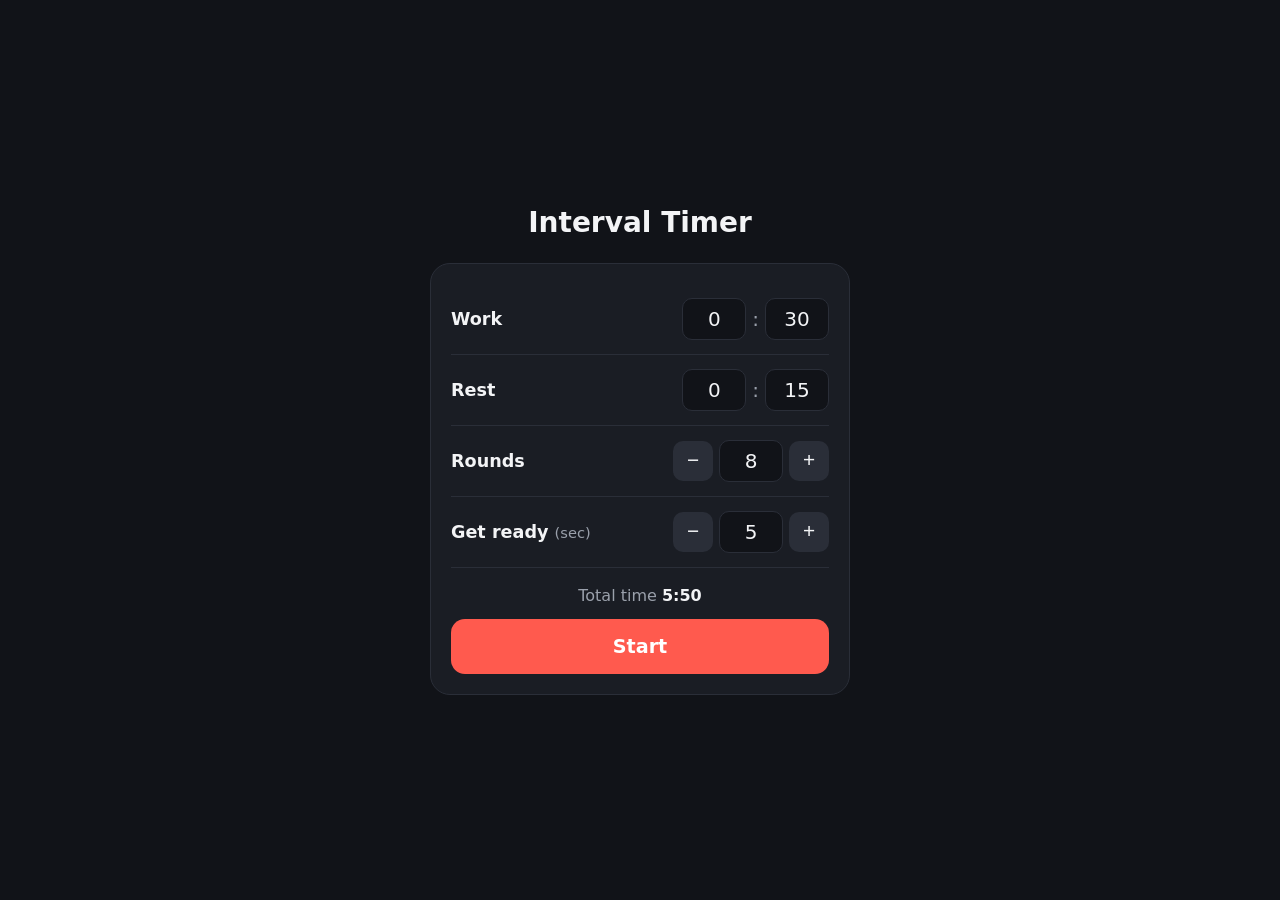
==== index.html @ 38728077 "init commit" ====
<!doctype html>
<html lang="en">
<head>
  <meta charset="utf-8">
  <meta name="viewport" content="width=device-width, initial-scale=1, viewport-fit=cover">
  <meta name="theme-color" content="#111318">
  <title>Interval Timer</title>
  <link rel="stylesheet" href="style.css">
</head>
<body data-phase="idle">
  <main class="app">
    <!-- Setup screen -->
    <section id="setup" class="panel">
      <h1>Interval Timer</h1>

      <form id="setup-form" novalidate>
        <div class="field">
          <label for="work-min">Work</label>
          <div class="time-input">
            <input id="work-min" type="number" min="0" max="99" inputmode="numeric" aria-label="Work minutes">
            <span class="colon">:</span>
            <input id="work-sec" type="number" min="0" max="59" inputmode="numeric" aria-label="Work seconds">
          </div>
        </div>

        <div class="field">
          <label for="rest-min">Rest</label>
          <div class="time-input">
            <input id="rest-min" type="number" min="0" max="99" inputmode="numeric" aria-label="Rest minutes">
            <span class="colon">:</span>
            <input id="rest-sec" type="number" min="0" max="59" inputmode="numeric" aria-label="Rest seconds">
          </div>
        </div>

        <div class="field">
          <label for="rounds">Rounds</label>
          <div class="stepper">
            <button type="button" class="step" data-target="rounds" data-step="-1" aria-label="Fewer rounds">−</button>
            <input id="rounds" type="number" min="1" max="99" inputmode="numeric">
            <button type="button" class="step" data-target="rounds" data-step="1" aria-label="More rounds">+</button>
          </div>
        </div>

        <div class="field">
          <label for="prep">Get ready <small>(sec)</small></label>
          <div class="stepper">
            <button type="button" class="step" data-target="prep" data-step="-5" aria-label="Less prep time">−</button>
            <input id="prep" type="number" min="0" max="60" inputmode="numeric">
            <button type="button" class="step" data-target="prep" data-step="5" aria-label="More prep time">+</button>
          </div>
        </div>

        <p class="summary">Total time <strong id="total">0:00</strong></p>
        <p id="error" class="error" role="alert" hidden></p>

        <button class="btn primary big" type="submit">Start</button>
      </form>
    </section>

    <!-- Running timer screen -->
    <section id="timer" class="panel" hidden>
      <div class="topbar">
        <span id="round" class="round">Round 1 / 1</span>
        <button id="sound" class="btn ghost small" type="button" aria-pressed="true">Sound on</button>
      </div>

      <div class="ring-wrap">
        <svg class="ring" viewBox="0 0 100 100" aria-hidden="true">
          <circle class="track" cx="50" cy="50" r="45"></circle>
          <circle id="progress" class="progress" cx="50" cy="50" r="45"></circle>
        </svg>
        <div class="readout" aria-live="polite">
          <div id="phase-label" class="phase-label">Work</div>
          <div id="time" class="time">0:00</div>
          <div id="next" class="next"></div>
        </div>
      </div>

      <p class="total-left">Remaining <span id="total-left">0:00</span></p>

      <div class="controls">
        <button id="reset" class="btn secondary" type="button">Reset</button>
        <button id="toggle" class="btn primary" type="button">Pause</button>
        <button id="skip" class="btn secondary" type="button">Skip</button>
      </div>
      <p class="hint">Space: pause/resume · S: skip · Esc: reset</p>
    </section>
  </main>

  <script src="app.js"></script>
</body>
</html>
---- style.css ----
:root {
  --bg: #111318;
  --panel: #1a1d24;
  --text: #f3f4f6;
  --muted: #9aa0ab;
  --line: #2a2e38;
  --accent: #6b7280;

  --prep: #4c8dff;
  --work: #ff5a4e;
  --rest: #2ec27e;
  --done: #b38cff;

  color-scheme: dark;
}

body[data-phase="prep"] { --accent: var(--prep); }
body[data-phase="work"] { --accent: var(--work); }
body[data-phase="rest"] { --accent: var(--rest); }
body[data-phase="done"] { --accent: var(--done); }
body[data-phase="idle"] { --accent: var(--work); }

* { box-sizing: border-box; }

html, body { height: 100%; }

body {
  margin: 0;
  font-family: system-ui, -apple-system, "Segoe UI", Roboto, sans-serif;
  color: var(--text);
  background: var(--bg);
  transition: background-color 0.4s ease;
}

body:not([data-phase="idle"]) {
  background: color-mix(in srgb, var(--accent) 22%, var(--bg));
}

.app {
  min-height: 100%;
  display: grid;
  place-items: center;
  padding: max(16px, env(safe-area-inset-top)) 16px max(16px, env(safe-area-inset-bottom));
}

.panel {
  width: 100%;
  max-width: 420px;
}

[hidden] { display: none !important; }

h1 {
  margin: 0 0 24px;
  font-size: 1.75rem;
  font-weight: 700;
  text-align: center;
}

/* ---------- Setup form ---------- */

#setup-form {
  background: var(--panel);
  border: 1px solid var(--line);
  border-radius: 20px;
  padding: 20px;
}

.field {
  display: flex;
  align-items: center;
  justify-content: space-between;
  gap: 12px;
  padding: 14px 0;
  border-bottom: 1px solid var(--line);
}

.field label {
  font-size: 1.1rem;
  font-weight: 600;
}

.field label small {
  color: var(--muted);
  font-weight: 400;
}

input[type="number"] {
  width: 3.2em;
  padding: 8px 4px;
  font: inherit;
  font-size: 1.25rem;
  font-variant-numeric: tabular-nums;
  text-align: center;
  color: var(--text);
  background: var(--bg);
  border: 1px solid var(--line);
  border-radius: 10px;
  -moz-appearance: textfield;
}

input[type="number"]::-webkit-outer-spin-button,
input[type="number"]::-webkit-inner-spin-button {
  -webkit-appearance: none;
  margin: 0;
}

input[type="number"]:focus {
  outline: 2px solid var(--accent);
  outline-offset: 1px;
}

.time-input, .stepper {
  display: flex;
  align-items: center;
  gap: 6px;
}

.colon {
  font-size: 1.25rem;
  color: var(--muted);
}

.step {
  width: 40px;
  height: 40px;
  font-size: 1.3rem;
  line-height: 1;
  color: var(--text);
  background: var(--line);
  border: none;
  border-radius: 10px;
  cursor: pointer;
}

.step:hover { background: #363b47; }

.summary {
  margin: 18px 0 14px;
  text-align: center;
  color: var(--muted);
}

.summary strong {
  color: var(--text);
  font-variant-numeric: tabular-nums;
}

.error {
  margin: -4px 0 14px;
  text-align: center;
  color: var(--work);
}

/* ---------- Buttons ---------- */

.btn {
  font: inherit;
  font-weight: 600;
  border: none;
  border-radius: 14px;
  padding: 14px 18px;
  cursor: pointer;
  transition: transform 0.08s ease, filter 0.15s ease;
}

.btn:active { transform: scale(0.97); }
.btn:disabled { opacity: 0.4; cursor: default; }

.btn.primary {
  color: #fff;
  background: var(--accent);
}

.btn.primary:hover:not(:disabled) { filter: brightness(1.1); }

.btn.secondary {
  color: var(--text);
  background: rgba(255, 255, 255, 0.08);
}

.btn.secondary:hover:not(:disabled) { background: rgba(255, 255, 255, 0.14); }

.btn.ghost {
  color: var(--muted);
  background: transparent;
  border: 1px solid rgba(255, 255, 255, 0.15);
}

.btn.small {
  padding: 6px 12px;
  font-size: 0.85rem;
  border-radius: 999px;
}

.btn.big {
  width: 100%;
  font-size: 1.2rem;
  padding: 16px;
}

/* ---------- Timer screen ---------- */

.topbar {
  display: flex;
  justify-content: space-between;
  align-items: center;
  margin-bottom: 16px;
}

.round {
  font-size: 1.1rem;
  font-weight: 600;
  font-variant-numeric: tabular-nums;
}

.ring-wrap {
  position: relative;
  width: min(85vw, 360px);
  aspect-ratio: 1;
  margin: 0 auto;
}

.ring {
  width: 100%;
  height: 100%;
  transform: rotate(-90deg);
}

.ring circle {
  fill: none;
  stroke-width: 5;
}

.ring .track { stroke: rgba(255, 255, 255, 0.1); }

.ring .progress {
  stroke: var(--accent);
  stroke-linecap: round;
  transition: stroke 0.4s ease;
}

.readout {
  position: absolute;
  inset: 0;
  display: flex;
  flex-direction: column;
  align-items: center;
  justify-content: center;
  text-align: center;
}

.phase-label {
  font-size: clamp(1.2rem, 5vw, 1.6rem);
  font-weight: 700;
  text-transform: uppercase;
  letter-spacing: 0.12em;
  color: var(--accent);
  filter: brightness(1.25);
}

.time {
  font-size: clamp(3.5rem, 20vw, 6.5rem);
  font-weight: 700;
  font-variant-numeric: tabular-nums;
  line-height: 1.05;
}

.next {
  min-height: 1.3em;
  color: var(--muted);
}

.total-left {
  text-align: center;
  color: var(--muted);
  font-variant-numeric: tabular-nums;
  margin: 16px 0;
}

.total-left span { color: var(--text); }

.controls {
  display: grid;
  grid-template-columns: 1fr 1.4fr 1fr;
  gap: 10px;
}

.controls .btn { padding: 16px 8px; font-size: 1.05rem; }

.hint {
  margin-top: 18px;
  text-align: center;
  font-size: 0.8rem;
  color: var(--muted);
}

@media (hover: none) {
  .hint { display: none; }
}
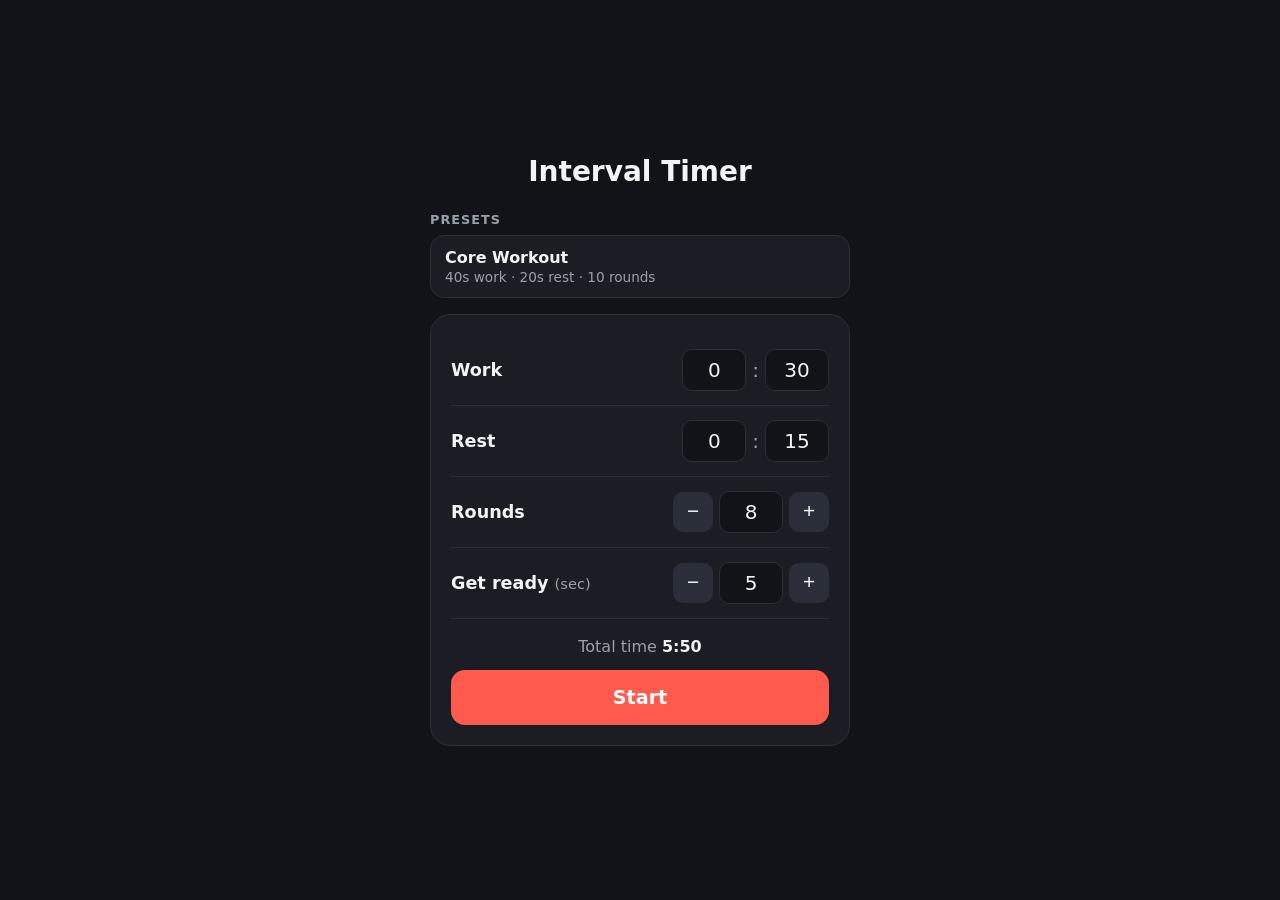
==== commit 9c6f1ae5: "add core preset" ====
--- a/index.html
+++ b/index.html
@@ -12,6 +12,9 @@
     <!-- Setup screen -->
     <section id="setup" class="panel">
       <h1>Interval Timer</h1>
+
+      <p class="section-label">Presets</p>
+      <div id="presets" class="presets"></div>
 
       <form id="setup-form" novalidate>
         <div class="field">
--- a/style.css
+++ b/style.css
@@ -55,6 +55,56 @@
   font-size: 1.75rem;
   font-weight: 700;
   text-align: center;
+}
+
+/* ---------- Presets ---------- */
+
+.section-label {
+  margin: 0 0 8px;
+  font-size: 0.8rem;
+  font-weight: 600;
+  text-transform: uppercase;
+  letter-spacing: 0.08em;
+  color: var(--muted);
+}
+
+.presets {
+  display: flex;
+  flex-wrap: wrap;
+  gap: 10px;
+  margin-bottom: 16px;
+}
+
+.preset {
+  flex: 1 1 160px;
+  display: flex;
+  flex-direction: column;
+  align-items: flex-start;
+  gap: 2px;
+  padding: 12px 14px;
+  font: inherit;
+  text-align: left;
+  color: var(--text);
+  background: var(--panel);
+  border: 1px solid var(--line);
+  border-radius: 14px;
+  cursor: pointer;
+  transition: border-color 0.15s ease, background-color 0.15s ease;
+}
+
+.preset:hover { border-color: #3a3f4b; }
+
+.preset[aria-pressed="true"] {
+  border-color: var(--accent);
+  background: color-mix(in srgb, var(--accent) 15%, var(--panel));
+}
+
+.preset-name { font-weight: 600; }
+
+.preset-detail {
+  font-size: 0.85rem;
+  color: var(--muted);
+  font-variant-numeric: tabular-nums;
 }
 
 /* ---------- Setup form ---------- */
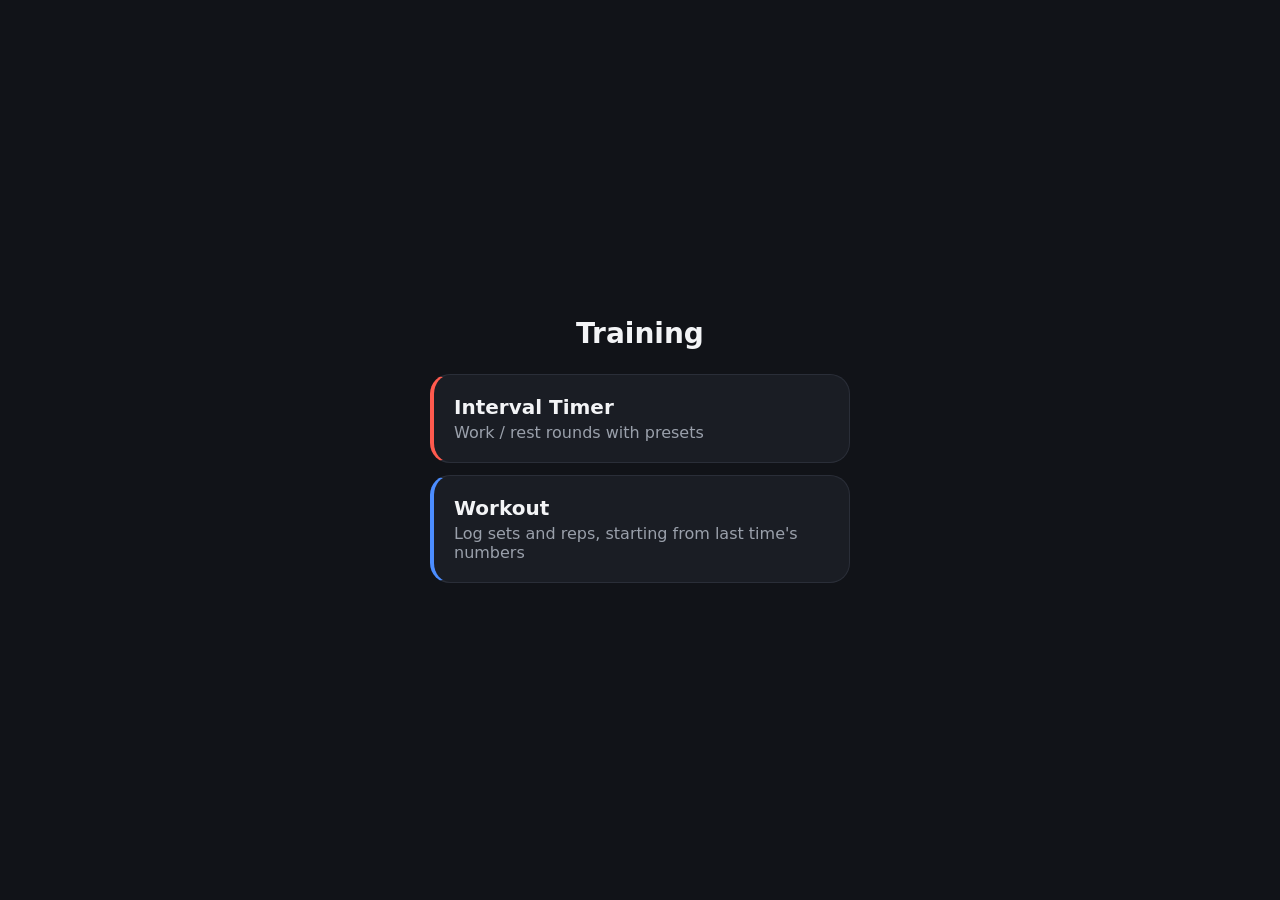
==== commit d5883ca8: "add workout and workout homepage" ====
--- a/index.html
+++ b/index.html
@@ -4,92 +4,24 @@
   <meta charset="utf-8">
   <meta name="viewport" content="width=device-width, initial-scale=1, viewport-fit=cover">
   <meta name="theme-color" content="#111318">
-  <title>Interval Timer</title>
+  <title>Training</title>
   <link rel="stylesheet" href="style.css">
 </head>
-<body data-phase="idle">
+<body>
   <main class="app">
-    <!-- Setup screen -->
-    <section id="setup" class="panel">
-      <h1>Interval Timer</h1>
-
-      <p class="section-label">Presets</p>
-      <div id="presets" class="presets"></div>
-
-      <form id="setup-form" novalidate>
-        <div class="field">
-          <label for="work-min">Work</label>
-          <div class="time-input">
-            <input id="work-min" type="number" min="0" max="99" inputmode="numeric" aria-label="Work minutes">
-            <span class="colon">:</span>
-            <input id="work-sec" type="number" min="0" max="59" inputmode="numeric" aria-label="Work seconds">
-          </div>
-        </div>
-
-        <div class="field">
-          <label for="rest-min">Rest</label>
-          <div class="time-input">
-            <input id="rest-min" type="number" min="0" max="99" inputmode="numeric" aria-label="Rest minutes">
-            <span class="colon">:</span>
-            <input id="rest-sec" type="number" min="0" max="59" inputmode="numeric" aria-label="Rest seconds">
-          </div>
-        </div>
-
-        <div class="field">
-          <label for="rounds">Rounds</label>
-          <div class="stepper">
-            <button type="button" class="step" data-target="rounds" data-step="-1" aria-label="Fewer rounds">−</button>
-            <input id="rounds" type="number" min="1" max="99" inputmode="numeric">
-            <button type="button" class="step" data-target="rounds" data-step="1" aria-label="More rounds">+</button>
-          </div>
-        </div>
-
-        <div class="field">
-          <label for="prep">Get ready <small>(sec)</small></label>
-          <div class="stepper">
-            <button type="button" class="step" data-target="prep" data-step="-5" aria-label="Less prep time">−</button>
-            <input id="prep" type="number" min="0" max="60" inputmode="numeric">
-            <button type="button" class="step" data-target="prep" data-step="5" aria-label="More prep time">+</button>
-          </div>
-        </div>
-
-        <p class="summary">Total time <strong id="total">0:00</strong></p>
-        <p id="error" class="error" role="alert" hidden></p>
-
-        <button class="btn primary big" type="submit">Start</button>
-      </form>
-    </section>
-
-    <!-- Running timer screen -->
-    <section id="timer" class="panel" hidden>
-      <div class="topbar">
-        <span id="round" class="round">Round 1 / 1</span>
-        <button id="sound" class="btn ghost small" type="button" aria-pressed="true">Sound on</button>
-      </div>
-
-      <div class="ring-wrap">
-        <svg class="ring" viewBox="0 0 100 100" aria-hidden="true">
-          <circle class="track" cx="50" cy="50" r="45"></circle>
-          <circle id="progress" class="progress" cx="50" cy="50" r="45"></circle>
-        </svg>
-        <div class="readout" aria-live="polite">
-          <div id="phase-label" class="phase-label">Work</div>
-          <div id="time" class="time">0:00</div>
-          <div id="next" class="next"></div>
-        </div>
-      </div>
-
-      <p class="total-left">Remaining <span id="total-left">0:00</span></p>
-
-      <div class="controls">
-        <button id="reset" class="btn secondary" type="button">Reset</button>
-        <button id="toggle" class="btn primary" type="button">Pause</button>
-        <button id="skip" class="btn secondary" type="button">Skip</button>
-      </div>
-      <p class="hint">Space: pause/resume · S: skip · Esc: reset</p>
+    <section class="panel">
+      <h1>Training</h1>
+      <nav class="nav-links">
+        <a class="nav-card timer" href="timer.html">
+          <strong>Interval Timer</strong>
+          <span>Work / rest rounds with presets</span>
+        </a>
+        <a class="nav-card workout" href="workout.html">
+          <strong>Workout</strong>
+          <span>Log sets and reps, starting from last time's numbers</span>
+        </a>
+      </nav>
     </section>
   </main>
-
-  <script src="app.js"></script>
 </body>
 </html>
--- a/style.css
+++ b/style.css
@@ -32,7 +32,7 @@
   transition: background-color 0.4s ease;
 }
 
-body:not([data-phase="idle"]) {
+body[data-phase]:not([data-phase="idle"]) {
   background: color-mix(in srgb, var(--accent) 22%, var(--bg));
 }
 
@@ -348,3 +348,216 @@
 @media (hover: none) {
   .hint { display: none; }
 }
+
+/* ---------- Home ---------- */
+
+.nav-links {
+  display: grid;
+  gap: 12px;
+}
+
+.nav-card {
+  display: block;
+  padding: 20px;
+  color: var(--text);
+  text-decoration: none;
+  background: var(--panel);
+  border: 1px solid var(--line);
+  border-left: 4px solid var(--card-accent, var(--accent));
+  border-radius: 20px;
+  transition: border-color 0.15s ease, transform 0.08s ease;
+}
+
+.nav-card:hover { border-color: #3a3f4b; border-left-color: var(--card-accent); }
+.nav-card:focus-visible { outline: 2px solid var(--card-accent); outline-offset: 2px; }
+.nav-card:active { transform: scale(0.98); }
+.nav-card.timer { --card-accent: var(--work); }
+.nav-card.workout { --card-accent: var(--prep); }
+
+.nav-card strong {
+  display: block;
+  margin-bottom: 4px;
+  font-size: 1.25rem;
+}
+
+.nav-card span { color: var(--muted); }
+
+.back {
+  display: inline-block;
+  margin-bottom: 8px;
+  color: var(--muted);
+  text-decoration: none;
+}
+
+.back:hover { color: var(--text); }
+
+/* ---------- Workout ---------- */
+
+body.workout { --accent: var(--prep); }
+
+.app.top { place-items: start center; }
+
+.workout .panel { max-width: 520px; }
+
+input[type="date"],
+input[type="text"],
+select {
+  font: inherit;
+  color: var(--text);
+  background: var(--panel);
+  border: 1px solid var(--line);
+  border-radius: 10px;
+  padding: 10px 12px;
+}
+
+input[type="date"]:focus,
+input[type="text"]:focus,
+select:focus {
+  outline: 2px solid var(--accent);
+  outline-offset: 1px;
+}
+
+.day-bar {
+  display: flex;
+  align-items: center;
+  gap: 8px;
+}
+
+.day-bar input { flex: 1; min-width: 0; }
+
+.status {
+  min-height: 1.3em;
+  margin: 6px 0 10px;
+  font-size: 0.9rem;
+  text-align: center;
+  color: var(--muted);
+}
+
+.status.is-error { color: var(--work); }
+
+.card {
+  background: var(--panel);
+  border: 1px solid var(--line);
+  border-radius: 20px;
+  padding: 16px;
+  margin-bottom: 12px;
+}
+
+.exercise header {
+  display: flex;
+  align-items: center;
+  justify-content: space-between;
+  gap: 8px;
+}
+
+.exercise h2 {
+  margin: 0;
+  font-size: 1.2rem;
+  overflow-wrap: anywhere;
+}
+
+.last {
+  margin: 2px 0 12px;
+  font-size: 0.9rem;
+  color: var(--muted);
+  font-variant-numeric: tabular-nums;
+}
+
+.set-row {
+  display: grid;
+  grid-template-columns: 2.2em 1fr 1fr 40px;
+  gap: 8px;
+  align-items: center;
+  margin-bottom: 8px;
+}
+
+.set-row input[type="number"] { width: 100%; }
+.set-row input::placeholder { color: #5b616d; }
+
+.set-head {
+  margin-bottom: 4px;
+  font-size: 0.75rem;
+  font-weight: 600;
+  text-transform: uppercase;
+  letter-spacing: 0.08em;
+  text-align: center;
+  color: var(--muted);
+}
+
+.set-num {
+  text-align: center;
+  font-weight: 600;
+  color: var(--muted);
+}
+
+.icon-btn {
+  width: 40px;
+  height: 40px;
+  font-size: 1.3rem;
+  line-height: 1;
+  color: var(--muted);
+  background: transparent;
+  border: none;
+  border-radius: 10px;
+  cursor: pointer;
+}
+
+.icon-btn:hover { color: var(--text); background: var(--line); }
+
+.add-set { width: 100%; margin-top: 4px; padding: 10px; }
+
+.empty {
+  padding: 20px 0;
+  text-align: center;
+  color: var(--muted);
+}
+
+.add-exercise {
+  display: flex;
+  gap: 8px;
+  margin: 4px 0 28px;
+}
+
+.add-exercise input { flex: 1; min-width: 0; }
+
+.history {
+  margin: 0 0 28px;
+  padding: 0;
+  list-style: none;
+}
+
+.history-item {
+  display: flex;
+  flex-direction: column;
+  gap: 2px;
+  width: 100%;
+  margin-bottom: 8px;
+  padding: 12px 14px;
+  font: inherit;
+  text-align: left;
+  color: var(--text);
+  background: var(--panel);
+  border: 1px solid var(--line);
+  border-radius: 14px;
+  cursor: pointer;
+}
+
+.history-item:hover { border-color: #3a3f4b; }
+.history-item[aria-current="date"] { border-color: var(--accent); }
+.history-item small { color: var(--muted); }
+
+.data-card .field { padding-top: 0; margin-bottom: 14px; }
+
+.data-tools {
+  display: flex;
+  flex-wrap: wrap;
+  gap: 8px;
+}
+
+.data-tools .btn { flex: 1 1 140px; }
+
+.note {
+  margin: 12px 0 0;
+  font-size: 0.85rem;
+  color: var(--muted);
+}
